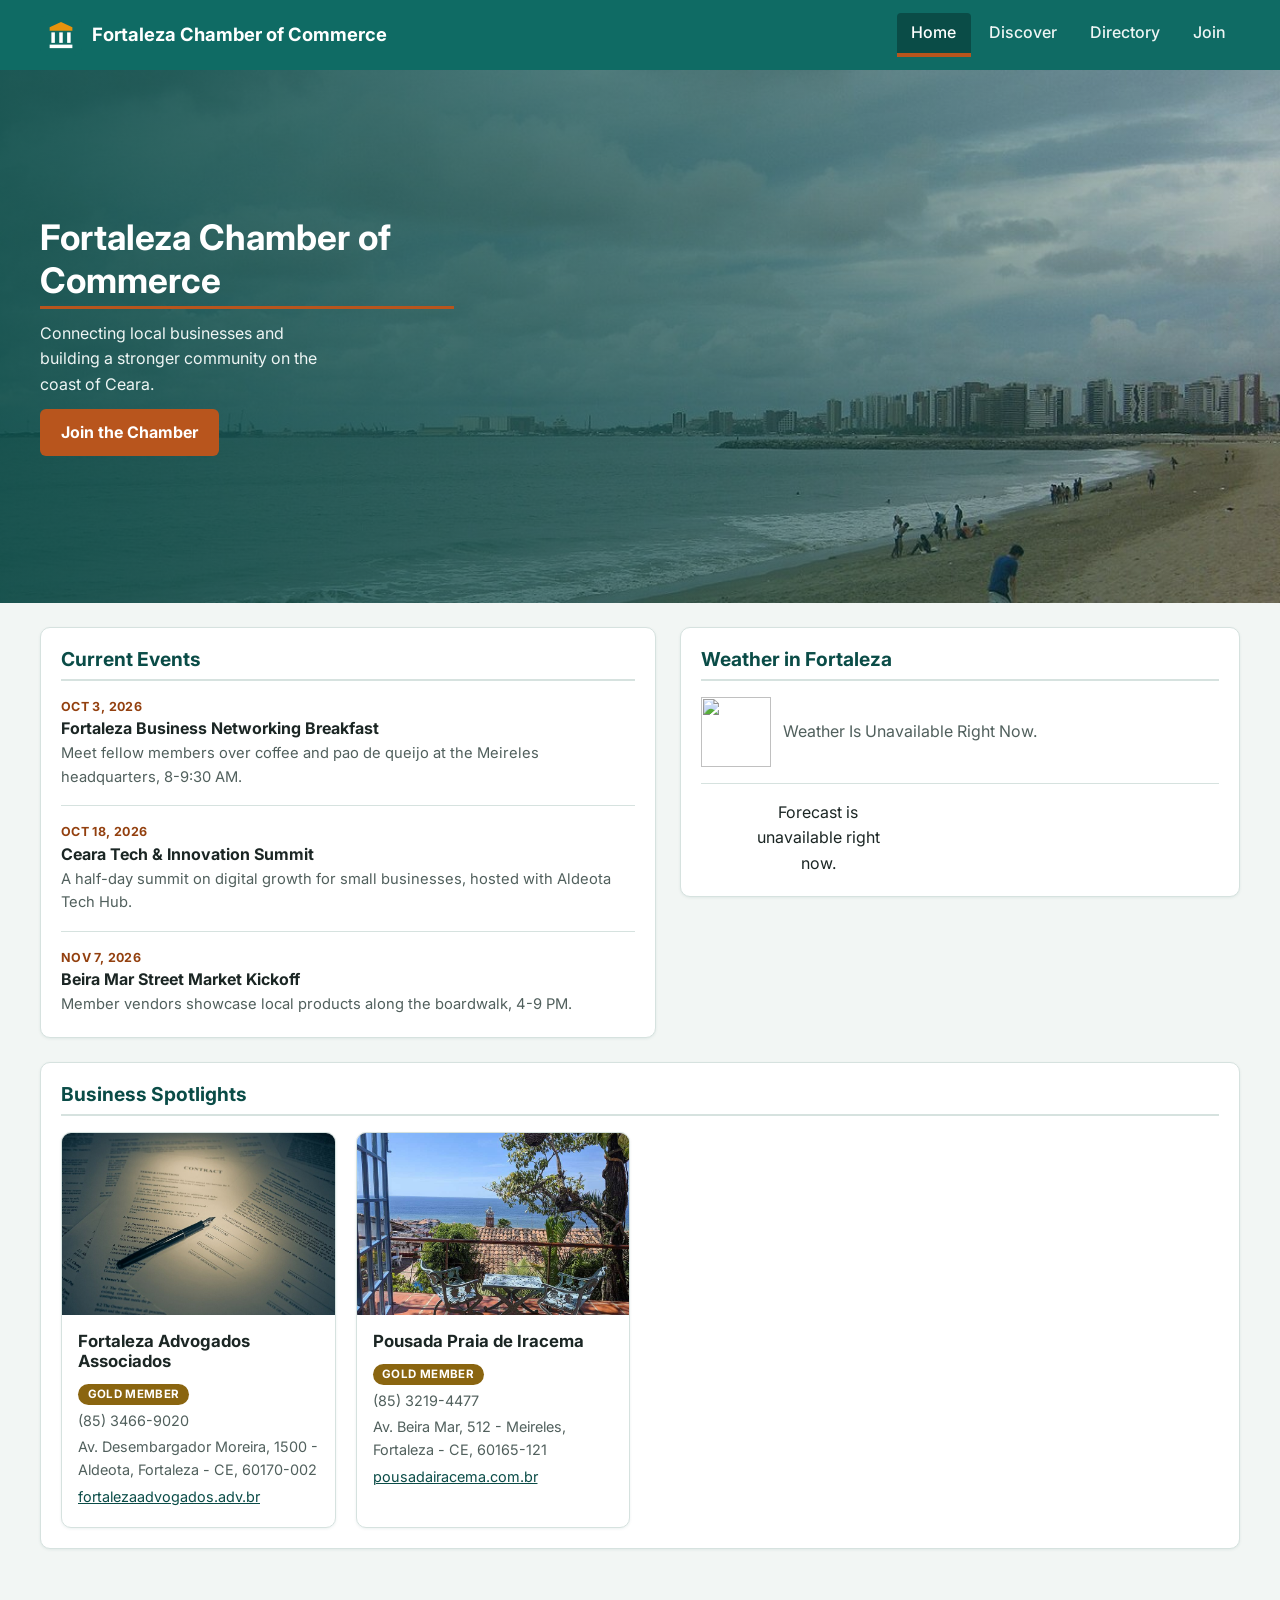
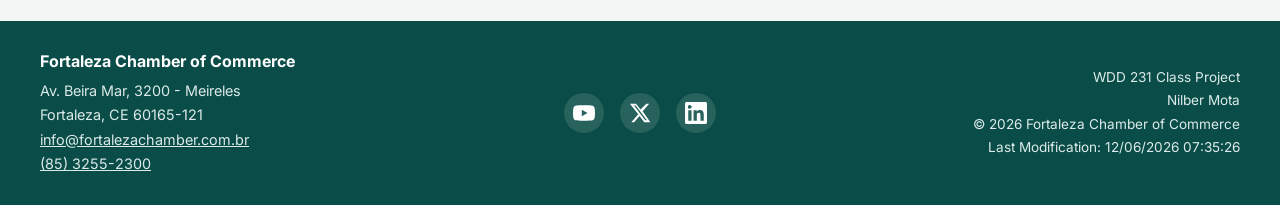
==== chamber/index.html @ 22506344 "feat: week 3 activity" ====
<!DOCTYPE html>
<html lang="en">
<head>
    <meta charset="UTF-8">
    <meta name="viewport" content="width=device-width, initial-scale=1.0">
    <title>Fortaleza Chamber of Commerce</title>
    <meta name="description" content="Home page of the Fortaleza Chamber of Commerce, with current events, local weather, and spotlights on member businesses.">
    <meta name="author" content="Nilber Mota">

    <meta property="og:type" content="website">
    <meta property="og:site_name" content="Fortaleza Chamber of Commerce">
    <meta property="og:title" content="Fortaleza Chamber of Commerce">
    <meta property="og:description" content="Home page of the Fortaleza Chamber of Commerce, with current events, local weather, and spotlights on member businesses.">
    <meta property="og:image" content="https://nilberm.github.io/wdd231/chamber/images/chamber-og.png">
    <meta property="og:url" content="https://nilberm.github.io/wdd231/chamber/index.html">
    <meta property="og:locale" content="en_US">

    <link rel="icon" href="images/favicon.ico">
    <link rel="preconnect" href="https://fonts.googleapis.com">
    <link rel="preconnect" href="https://fonts.gstatic.com" crossorigin>
    <link rel="preload" href="https://fonts.googleapis.com/css2?family=Inter:wght@400;500;600;700&display=swap" as="style">
    <link rel="stylesheet" href="https://fonts.googleapis.com/css2?family=Inter:wght@400;500;600;700&display=swap" media="print" id="google-font">
    <link rel="stylesheet" href="styles/normalize.css">
    <link rel="stylesheet" href="styles/small.css">
    <link rel="stylesheet" href="styles/larger.css">

    <script src="scripts/fonts.js" defer></script>
    <script src="scripts/navigation.js" defer></script>
    <script src="scripts/date.js" defer></script>
    <script src="scripts/weather.js" defer></script>
    <script src="scripts/spotlights.js" defer></script>
</head>
<body>
    <header class="site-header">
        <div class="wrap site-header__inner">
            <a class="brand" href="index.html">
                <img src="images/logo.svg" alt="" width="42" height="42">
                <span>Fortaleza Chamber of Commerce</span>
            </a>
            <button id="nav-toggle" class="nav-toggle" aria-label="Toggle navigation menu" aria-expanded="false" aria-controls="nav-list">
                <span></span>
                <span></span>
                <span></span>
            </button>
            <nav class="site-nav" aria-label="Primary">
                <ul id="nav-list">
                    <li><a href="index.html" aria-current="page">Home</a></li>
                    <li><a href="discover.html">Discover</a></li>
                    <li><a href="directory.html">Directory</a></li>
                    <li><a href="join.html">Join</a></li>
                </ul>
            </nav>
        </div>
    </header>

    <main>
        <section class="hero">
            <img
                src="images/hero-fortaleza-sm.jpg"
                srcset="images/hero-fortaleza-sm.jpg 700w, images/hero-fortaleza.jpg 1400w"
                sizes="100vw"
                alt="Skyline and beach of Fortaleza, Brazil"
                width="1400" height="583"
                fetchpriority="high">
            <div class="hero__overlay">
                <div class="wrap hero__content">
                    <h1>Fortaleza Chamber of Commerce</h1>
                    <p>Connecting local businesses and building a stronger community on the coast of Ceara.</p>
                    <a class="cta" href="join.html">Join the Chamber</a>
                </div>
            </div>
        </section>

        <div class="wrap">
            <div class="home-grid">
                <section class="card events">
                    <h2>Current Events</h2>
                    <ul class="events__list">
                        <li>
                            <p class="events__date">Oct 3, 2026</p>
                            <h3>Fortaleza Business Networking Breakfast</h3>
                            <p>Meet fellow members over coffee and pao de queijo at the Meireles headquarters, 8-9:30 AM.</p>
                        </li>
                        <li>
                            <p class="events__date">Oct 18, 2026</p>
                            <h3>Ceara Tech &amp; Innovation Summit</h3>
                            <p>A half-day summit on digital growth for small businesses, hosted with Aldeota Tech Hub.</p>
                        </li>
                        <li>
                            <p class="events__date">Nov 7, 2026</p>
                            <h3>Beira Mar Street Market Kickoff</h3>
                            <p>Member vendors showcase local products along the boardwalk, 4-9 PM.</p>
                        </li>
                    </ul>
                </section>

                <section class="card weather">
                    <h2>Weather in Fortaleza</h2>
                    <div class="weather__now">
                        <img id="weather-icon" src="" alt="" width="70" height="70">
                        <div>
                            <p id="current-temp" class="weather__temp"></p>
                            <p id="weather-desc" class="weather__desc"></p>
                        </div>
                    </div>
                    <ul id="forecast-list" class="forecast" aria-label="3 day forecast"></ul>
                </section>
            </div>

            <section class="card spotlights">
                <h2>Business Spotlights</h2>
                <div id="spotlights" class="spotlights__grid"></div>
            </section>
        </div>
    </main>

    <footer class="site-footer">
        <div class="wrap">
            <div class="footer-contact">
                <strong>Fortaleza Chamber of Commerce</strong>
                <p>Av. Beira Mar, 3200 - Meireles</p>
                <p>Fortaleza, CE 60165-121</p>
                <p><a href="mailto:info@fortalezachamber.com.br">info@fortalezachamber.com.br</a></p>
                <p><a href="tel:+558532552300">(85) 3255-2300</a></p>
            </div>

            <ul class="footer-social" aria-label="Social media">
                <li>
                    <a href="https://www.youtube.com" target="_blank" rel="noopener" aria-label="YouTube">
                        <svg viewBox="0 0 24 24" aria-hidden="true" focusable="false"><path d="M23.5 6.2a3 3 0 0 0-2.1-2.1C19.5 3.6 12 3.6 12 3.6s-7.5 0-9.4.5A3 3 0 0 0 .5 6.2 31 31 0 0 0 0 12a31 31 0 0 0 .5 5.8 3 3 0 0 0 2.1 2.1c1.9.5 9.4.5 9.4.5s7.5 0 9.4-.5a3 3 0 0 0 2.1-2.1A31 31 0 0 0 24 12a31 31 0 0 0-.5-5.8ZM9.6 15.6V8.4l6.2 3.6-6.2 3.6Z"/></svg>
                    </a>
                </li>
                <li>
                    <a href="https://www.x.com" target="_blank" rel="noopener" aria-label="X (Twitter)">
                        <svg viewBox="0 0 24 24" aria-hidden="true" focusable="false"><path d="M18.9 2H22l-7.1 8.1L23.3 22h-6.6l-5.2-6.8L5.6 22H2.5l7.6-8.7L1 2h6.8l4.7 6.2L18.9 2Zm-1.2 18h1.8L7.3 3.9H5.4L17.7 20Z"/></svg>
                    </a>
                </li>
                <li>
                    <a href="https://www.linkedin.com" target="_blank" rel="noopener" aria-label="LinkedIn">
                        <svg viewBox="0 0 24 24" aria-hidden="true" focusable="false"><path d="M20.45 20.45h-3.56v-5.57c0-1.33-.02-3.04-1.85-3.04-1.85 0-2.14 1.45-2.14 2.94v5.67H9.35V9h3.42v1.56h.05c.48-.9 1.64-1.85 3.37-1.85 3.6 0 4.27 2.37 4.27 5.46v6.28ZM5.34 7.43a2.07 2.07 0 1 1 0-4.13 2.07 2.07 0 0 1 0 4.13ZM7.12 20.45H3.55V9h3.57v11.45ZM22.22 0H1.77C.79 0 0 .77 0 1.72v20.55C0 23.23.79 24 1.77 24h20.45c.98 0 1.78-.77 1.78-1.73V1.72C24 .77 23.2 0 22.22 0Z"/></svg>
                    </a>
                </li>
            </ul>

            <div class="footer-dev">
                <p>WDD 231 Class Project</p>
                <p>Nilber Mota</p>
                <p>&copy; <span id="year"></span> Fortaleza Chamber of Commerce</p>
                <p id="last-modified">Last Modification: </p>
            </div>
        </div>
    </footer>
</body>
</html>
---- chamber/styles/small.css ----
:root {
    --bg: #f2f6f4;
    --surface: #ffffff;
    --ink: #1b2624;
    --muted: #51605d;
    --line: #d6e2df;
    --teal: #0f6b64;
    --teal-dark: #0a4c47;
    --teal-050: #e7f1ef;
    --orange: #b8551d;
    --orange-dark: #93400f;
    --focus: #d9701f;
    --gold: #8a6510;
    --silver: #566b67;
}

body {
    margin: 0;
    background-color: var(--bg);
    color: var(--ink);
    font-family: "Inter", "Segoe UI", Tahoma, Geneva, Verdana, sans-serif;
    line-height: 1.6;
}

img {
    max-width: 100%;
    display: block;
}

h1,
h2,
h3 {
    line-height: 1.2;
    margin: 0 0 0.5rem;
}

a {
    color: var(--teal-dark);
}

:focus-visible {
    outline: 3px solid var(--focus);
    outline-offset: 2px;
}

.wrap {
    width: min(100% - 2rem, 1200px);
    margin-inline: auto;
}

/* Header */
.site-header {
    background-color: var(--teal);
    color: #fff;
    padding-block: 0.7rem;
}

.site-header__inner {
    display: grid;
    grid-template-columns: 1fr auto;
    align-items: center;
    gap: 0.5rem;
}

.brand {
    display: flex;
    align-items: center;
    gap: 0.6rem;
    color: #fff;
    text-decoration: none;
    font-weight: 700;
}

.brand img {
    width: 42px;
    height: 42px;
}

.brand span {
    font-size: 1.05rem;
    line-height: 1.15;
}

.nav-toggle {
    justify-self: end;
    width: 44px;
    height: 44px;
    display: inline-flex;
    flex-direction: column;
    align-items: center;
    justify-content: center;
    gap: 5px;
    background-color: transparent;
    border: 1px solid rgba(255, 255, 255, 0.55);
    border-radius: 6px;
    cursor: pointer;
}

.nav-toggle span {
    width: 22px;
    height: 2px;
    background-color: #fff;
    transition: transform 0.2s ease, opacity 0.2s ease;
}

.nav-toggle.open span:nth-child(1) {
    transform: translateY(7px) rotate(45deg);
}

.nav-toggle.open span:nth-child(2) {
    opacity: 0;
}

.nav-toggle.open span:nth-child(3) {
    transform: translateY(-7px) rotate(-45deg);
}

/* Navigation */
.site-nav {
    grid-column: 1 / -1;
}

.site-nav ul {
    list-style: none;
    margin: 0;
    padding: 0;
    display: none;
    flex-direction: column;
}

.site-nav ul.open {
    display: flex;
}

.site-nav a {
    display: block;
    padding: 0.8rem 0.25rem;
    color: #eef5f4;
    text-decoration: none;
    font-weight: 500;
    border-top: 1px solid rgba(255, 255, 255, 0.14);
    border-left: 4px solid transparent;
}

.site-nav a:hover {
    background-color: var(--teal-dark);
    border-left-color: var(--orange);
}

.site-nav a[aria-current="page"] {
    background-color: var(--teal-dark);
    border-left-color: var(--orange);
    color: #fff;
}

/* Main */
main {
    padding-block: 1.5rem 3rem;
}

.wrap > h1 {
    font-size: 1.7rem;
    border-bottom: 3px solid var(--orange);
    padding-bottom: 0.3rem;
    margin-bottom: 1.2rem;
}

/* Hero */
.hero {
    position: relative;
    margin-top: -1.5rem;
    overflow: hidden;
}

.hero + .wrap {
    margin-top: 1.5rem;
}

.hero img {
    width: 100%;
    height: auto;
}

.hero__overlay {
    position: absolute;
    inset: 0;
    display: flex;
    align-items: center;
    background: linear-gradient(100deg, rgba(10, 76, 71, 0.88) 0%, rgba(10, 76, 71, 0.55) 55%, rgba(10, 76, 71, 0.1) 100%);
    color: #fff;
}

.hero__content {
    display: flex;
    flex-direction: column;
    gap: 0.75rem;
    padding-block: 1.5rem;
}

.hero__overlay h1 {
    margin: 0;
    font-size: 1.4rem;
    max-width: 18ch;
}

.hero__overlay p {
    margin: 0;
    max-width: 30ch;
    font-size: 0.9rem;
    color: #eef5f4;
}

.cta {
    display: inline-block;
    align-self: flex-start;
    padding: 0.65rem 1.3rem;
    background-color: var(--orange);
    color: #fff;
    font-weight: 700;
    text-decoration: none;
    border-radius: 6px;
}

.cta:hover {
    background-color: var(--orange-dark);
}

/* Shared card surface */
.card {
    background-color: var(--surface);
    border: 1px solid var(--line);
    border-radius: 10px;
    padding: 1.25rem;
    box-shadow: 0 1px 3px rgba(10, 76, 71, 0.08);
}

.card > h2 {
    margin: 0 0 1rem;
    padding-bottom: 0.5rem;
    border-bottom: 2px solid var(--line);
    font-size: 1.2rem;
    color: var(--teal-dark);
}

/* Home page layout */
.home-grid {
    display: grid;
    gap: 1.5rem;
    margin-bottom: 1.5rem;
}

.events__list {
    list-style: none;
    margin: 0;
    padding: 0;
    display: grid;
    gap: 1rem;
}

.events__list li {
    padding-bottom: 1rem;
    border-bottom: 1px solid var(--line);
}

.events__list li:last-child {
    padding-bottom: 0;
    border-bottom: 0;
}

.events__date {
    margin: 0 0 0.15rem;
    font-size: 0.78rem;
    font-weight: 700;
    text-transform: uppercase;
    letter-spacing: 0.03em;
    color: var(--orange-dark);
}

.events__list h3 {
    margin: 0 0 0.25rem;
    font-size: 1rem;
}

.events__list p:not(.events__date) {
    margin: 0;
    color: var(--muted);
    font-size: 0.92rem;
}

.weather__now {
    display: flex;
    align-items: center;
    gap: 0.75rem;
    margin-bottom: 1rem;
}

.weather__temp {
    margin: 0;
    font-size: 2rem;
    font-weight: 700;
    color: var(--teal-dark);
}

.weather__desc {
    margin: 0;
    color: var(--muted);
    text-transform: capitalize;
}

.forecast {
    list-style: none;
    margin: 0;
    padding-top: 1rem;
    border-top: 1px solid var(--line);
    display: grid;
    grid-template-columns: repeat(3, 1fr);
    gap: 0.5rem;
    text-align: center;
}

.forecast__day {
    margin: 0;
    font-weight: 700;
    font-size: 0.85rem;
}

.forecast img {
    margin-inline: auto;
}

.forecast__temp {
    margin: 0;
    color: var(--muted);
    font-size: 0.9rem;
}

.spotlights {
    margin-bottom: 1.5rem;
}

.spotlights__grid {
    display: grid;
    gap: 1.25rem;
}

.spotlight {
    background-color: var(--surface);
    border: 1px solid var(--line);
    border-radius: 10px;
    overflow: hidden;
    box-shadow: 0 1px 3px rgba(10, 76, 71, 0.08);
}

.spotlight img {
    width: 100%;
    height: auto;
    aspect-ratio: 3 / 2;
    object-fit: cover;
}

.spotlight__body {
    padding: 1rem;
}

.spotlight__body h3 {
    margin: 0 0 0.4rem;
    font-size: 1.05rem;
}

.spotlight__body p {
    margin: 0.2rem 0;
    font-size: 0.9rem;
    color: var(--muted);
}

/* View toggle */
.view-toggle {
    display: flex;
    justify-content: center;
    gap: 0.5rem;
    margin-bottom: 1.5rem;
}

.view-toggle button {
    min-width: 96px;
    padding: 0.55rem 1rem;
    font: inherit;
    font-weight: 600;
    color: #fff;
    background-color: var(--teal);
    border: 2px solid var(--teal);
    border-radius: 6px;
    cursor: pointer;
}

.view-toggle button:hover {
    background-color: var(--teal-dark);
    border-color: var(--teal-dark);
}

.view-toggle button.active {
    background-color: var(--orange-dark);
    border-color: var(--orange-dark);
}

/* Members - shared */
#members {
    display: grid;
    gap: 1.25rem;
    min-height: 420px;
}

.member {
    background-color: var(--surface);
    border: 1px solid var(--line);
    border-radius: 10px;
    box-shadow: 0 1px 3px rgba(10, 76, 71, 0.08);
    overflow: hidden;
}

.member h2 {
    margin: 0;
    font-size: 1.15rem;
}

.member__head {
    text-align: center;
    padding: 0.9rem 1rem 0.6rem;
    background-color: var(--teal-050);
    border-bottom: 3px solid var(--orange);
}

.member__tag {
    margin: 0;
    font-size: 0.85rem;
    color: var(--muted);
}

.member__badge {
    display: inline-block;
    margin-top: 0.4rem;
    padding: 0.1rem 0.6rem;
    border-radius: 999px;
    font-size: 0.72rem;
    font-weight: 700;
    letter-spacing: 0.03em;
    text-transform: uppercase;
    color: #fff;
    background-color: var(--teal);
}

.member__badge.silver {
    background-color: var(--silver);
}

.member__badge.gold {
    background-color: var(--gold);
}

.member__body {
    display: flex;
    flex-wrap: wrap;
    gap: 1rem;
    padding: 1rem;
    align-items: start;
}

.member__body img {
    width: 100%;
    max-width: 220px;
    height: auto;
    margin-inline: auto;
    border-radius: 8px;
    border: 1px solid var(--line);
}

.member dl {
    margin: 0;
    display: grid;
    grid-template-columns: auto 1fr;
    gap: 0.15rem 0.5rem;
    font-size: 0.92rem;
    min-width: 60%;
}

.member dt {
    font-weight: 700;
    color: var(--teal-dark);
}

.member dd {
    margin: 0;
    word-break: break-word;
}

/* List view overrides */
#members.list-view {
    grid-template-columns: 1fr;
    gap: 0;
    border: 1px solid var(--line);
    border-radius: 10px;
    overflow: hidden;
    background-color: var(--surface);
}

#members.list-view .member {
    border: 0;
    border-bottom: 1px solid var(--line);
    border-radius: 0;
    box-shadow: none;
}

#members.list-view .member:last-child {
    border-bottom: 0;
}

#members.list-view .member__head {
    text-align: left;
    background-color: transparent;
    border-bottom: 0;
    padding: 0.8rem 1rem 0;
}

#members.list-view .member__body {
    padding: 0.4rem 1rem 0.9rem;
}

#members.list-view .member__body img {
    display: none;
}

#members.list-view .member dl {
    grid-template-columns: auto 1fr;
    font-size: 0.88rem;
}

/* Footer */
.site-footer {
    background-color: var(--teal-dark);
    color: #dcebe9;
}

.site-footer .wrap {
    display: grid;
    gap: 1.5rem;
    padding-block: 1.75rem;
}

.site-footer a {
    color: #dcebe9;
}

.footer-contact strong {
    display: block;
    color: #fff;
    margin-bottom: 0.25rem;
}

.footer-contact p {
    margin: 0.1rem 0;
    font-size: 0.9rem;
}

.footer-social {
    list-style: none;
    margin: 0;
    padding: 0;
    display: flex;
    gap: 1rem;
    align-items: center;
}

.footer-social li {
    display: flex;
}

.footer-social a {
    display: inline-flex;
    width: 40px;
    height: 40px;
    align-items: center;
    justify-content: center;
    border-radius: 50%;
    background-color: rgba(255, 255, 255, 0.12);
}

.footer-social a:hover {
    background-color: var(--orange);
}

.footer-social svg {
    width: 22px;
    height: 22px;
    fill: #fff;
}

.footer-dev p {
    margin: 0.1rem 0;
    font-size: 0.85rem;
}
---- chamber/styles/larger.css ----
@media (min-width: 640px) {
    .site-header {
        padding-block: 0.8rem;
    }

    .site-header__inner {
        grid-template-columns: auto 1fr;
        column-gap: 1.5rem;
    }

    .brand span {
        font-size: 1.15rem;
    }

    .nav-toggle {
        display: none;
    }

    .site-nav {
        grid-column: auto;
        justify-self: end;
    }

    .site-nav ul,
    .site-nav ul.open {
        display: flex;
        flex-direction: row;
        gap: 0.25rem;
    }

    .site-nav a {
        border-top: 0;
        border-left: 0;
        border-bottom: 4px solid transparent;
        padding: 0.45rem 0.9rem;
        border-radius: 4px 4px 0 0;
    }

    .site-nav a:hover {
        border-left-color: transparent;
        border-bottom-color: var(--orange);
    }

    .site-nav a[aria-current="page"] {
        border-left-color: transparent;
        border-bottom-color: var(--orange);
    }
}

@media (min-width: 700px) {
    #members.grid-view {
        grid-template-columns: repeat(auto-fill, minmax(300px, 1fr));
    }

    #members.grid-view .member__body {
        flex-direction: column;
        align-items: stretch;
    }

    #members.grid-view .member__body img {
        max-width: 100%;
    }

    #members.grid-view .member dl {
        min-width: 0;
    }

    #members.list-view .member {
        display: grid;
        grid-template-columns: 1fr 1.4fr;
        align-items: center;
    }

    #members.list-view .member__head {
        padding: 0.9rem 1rem;
    }

    .hero__content {
        padding-block: 2rem;
    }

    .hero__overlay h1 {
        font-size: 1.9rem;
    }

    .hero__overlay p {
        font-size: 1rem;
    }

    .home-grid {
        grid-template-columns: 1fr 1fr;
        align-items: start;
    }

    .spotlights__grid {
        grid-template-columns: repeat(auto-fill, minmax(260px, 1fr));
    }
}

@media (min-width: 900px) {
    .wrap > h1 {
        font-size: 2rem;
    }

    #members.grid-view {
        grid-template-columns: repeat(auto-fill, minmax(330px, 1fr));
    }

    .hero__overlay h1 {
        font-size: 2.2rem;
    }

    .home-grid {
        grid-template-columns: 1.1fr 1fr;
    }

    .site-footer .wrap {
        grid-template-columns: 1.3fr 1fr 1.3fr;
        align-items: center;
    }

    .footer-social {
        justify-content: center;
    }

    .footer-dev {
        text-align: right;
    }
}
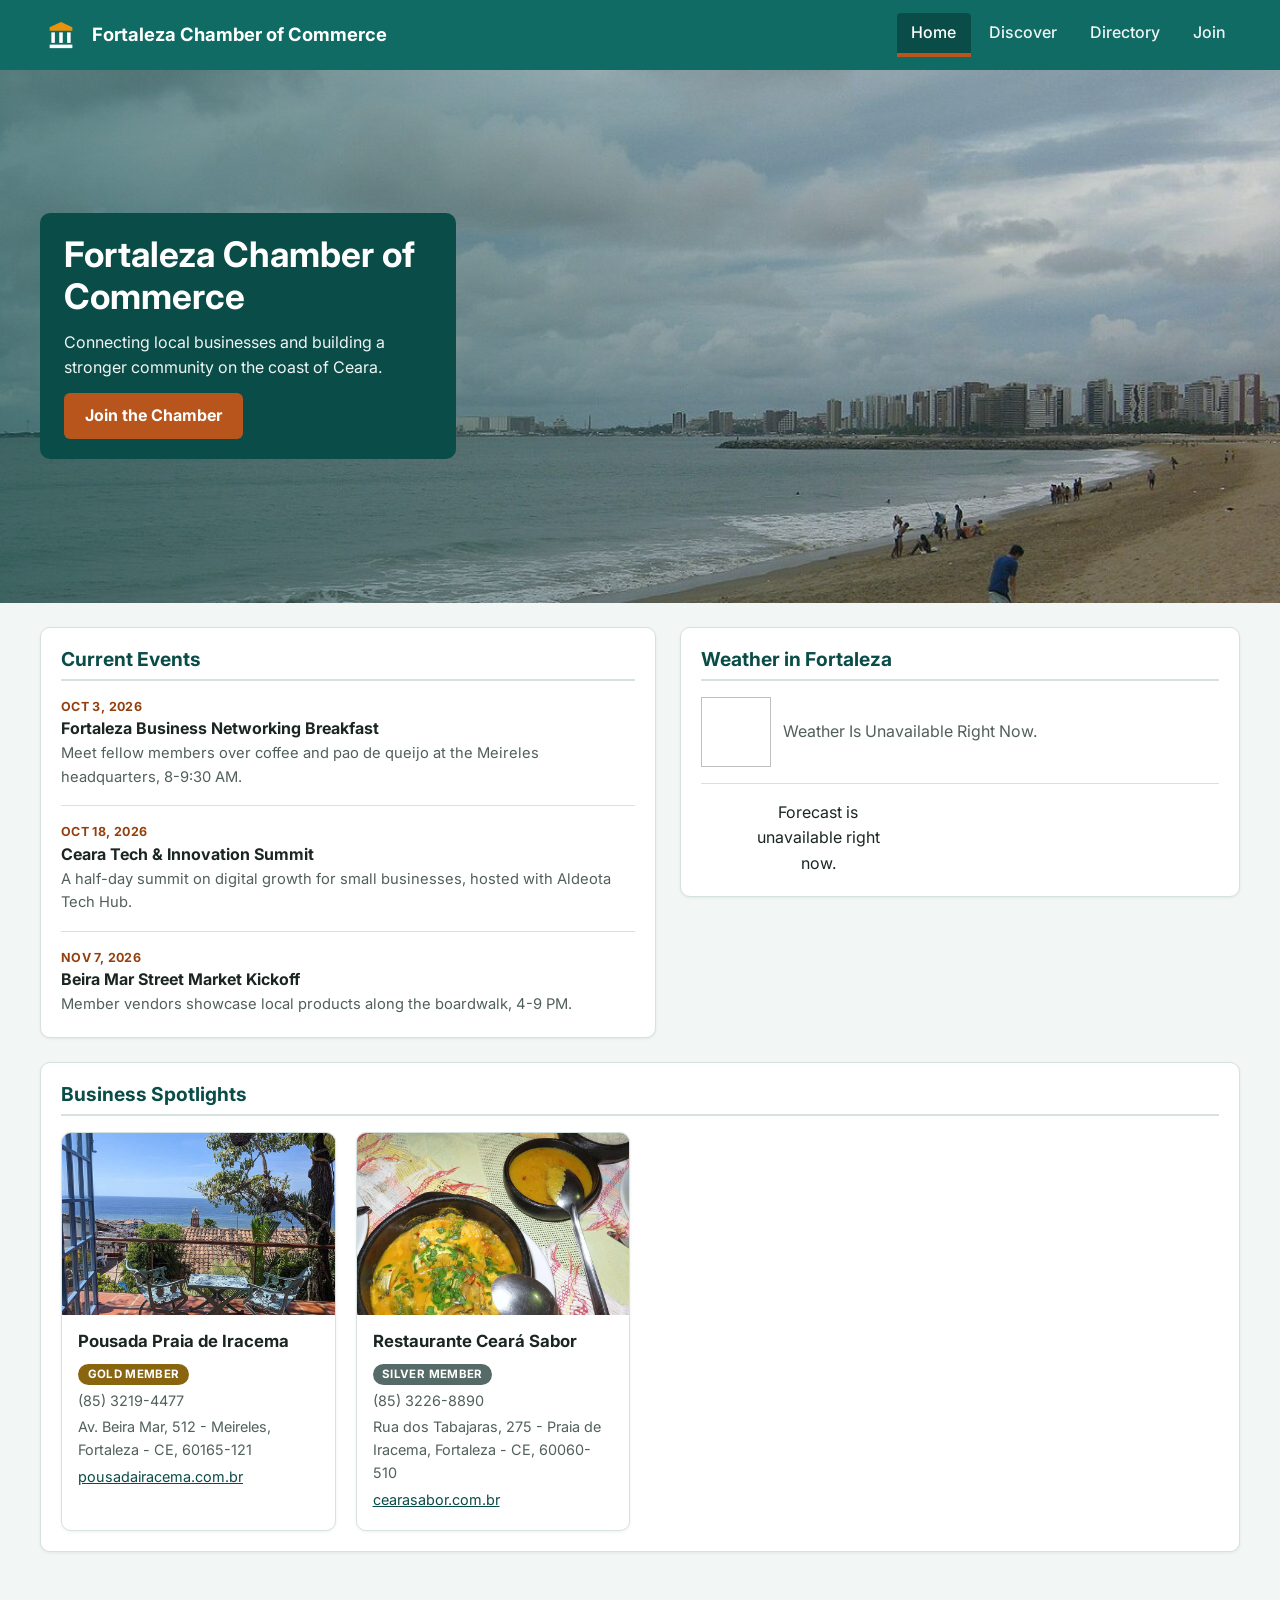
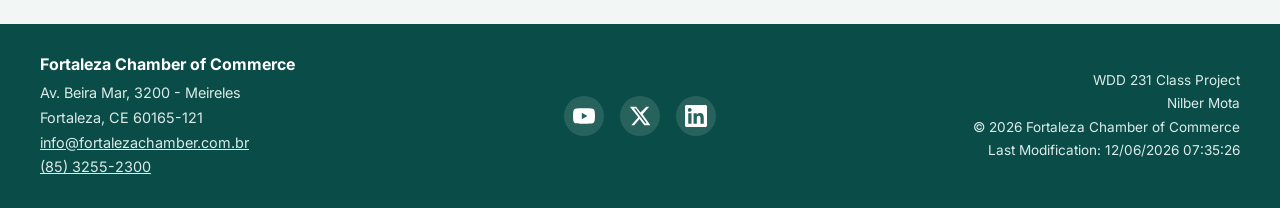
==== commit 82452a0e: "fix: audit" ====
--- a/chamber/index.html
+++ b/chamber/index.html
@@ -64,9 +64,11 @@
                 fetchpriority="high">
             <div class="hero__overlay">
                 <div class="wrap hero__content">
-                    <h1>Fortaleza Chamber of Commerce</h1>
-                    <p>Connecting local businesses and building a stronger community on the coast of Ceara.</p>
-                    <a class="cta" href="join.html">Join the Chamber</a>
+                    <div class="hero__text">
+                        <h1>Fortaleza Chamber of Commerce</h1>
+                        <p>Connecting local businesses and building a stronger community on the coast of Ceara.</p>
+                        <a class="cta" href="join.html">Join the Chamber</a>
+                    </div>
                 </div>
             </div>
         </section>
@@ -97,7 +99,7 @@
                 <section class="card weather">
                     <h2>Weather in Fortaleza</h2>
                     <div class="weather__now">
-                        <img id="weather-icon" src="" alt="" width="70" height="70">
+                        <img id="weather-icon" alt="" width="70" height="70">
                         <div>
                             <p id="current-temp" class="weather__temp"></p>
                             <p id="weather-desc" class="weather__desc"></p>
--- a/chamber/styles/small.css
+++ b/chamber/styles/small.css
@@ -186,26 +186,32 @@
     inset: 0;
     display: flex;
     align-items: center;
-    background: linear-gradient(100deg, rgba(10, 76, 71, 0.88) 0%, rgba(10, 76, 71, 0.55) 55%, rgba(10, 76, 71, 0.1) 100%);
-    color: #fff;
+    background-image: linear-gradient(100deg, rgba(10, 76, 71, 0.5) 0%, rgba(10, 76, 71, 0.15) 60%, rgba(10, 76, 71, 0) 100%);
 }
 
 .hero__content {
+    display: flex;
+    padding-block: 1.5rem;
+}
+
+.hero__text {
     display: flex;
     flex-direction: column;
     gap: 0.75rem;
-    padding-block: 1.5rem;
-}
-
-.hero__overlay h1 {
+    padding: 1.25rem 1.5rem;
+    max-width: 26rem;
+    background-color: var(--teal-dark);
+    border-radius: 10px;
+    color: #fff;
+}
+
+.hero__text h1 {
     margin: 0;
     font-size: 1.4rem;
-    max-width: 18ch;
-}
-
-.hero__overlay p {
-    margin: 0;
-    max-width: 30ch;
+}
+
+.hero__text p {
+    margin: 0;
     font-size: 0.9rem;
     color: #eef5f4;
 }
--- a/chamber/styles/larger.css
+++ b/chamber/styles/larger.css
@@ -79,11 +79,11 @@
         padding-block: 2rem;
     }
 
-    .hero__overlay h1 {
+    .hero__text h1 {
         font-size: 1.9rem;
     }
 
-    .hero__overlay p {
+    .hero__text p {
         font-size: 1rem;
     }
 
@@ -106,7 +106,7 @@
         grid-template-columns: repeat(auto-fill, minmax(330px, 1fr));
     }
 
-    .hero__overlay h1 {
+    .hero__text h1 {
         font-size: 2.2rem;
     }
 
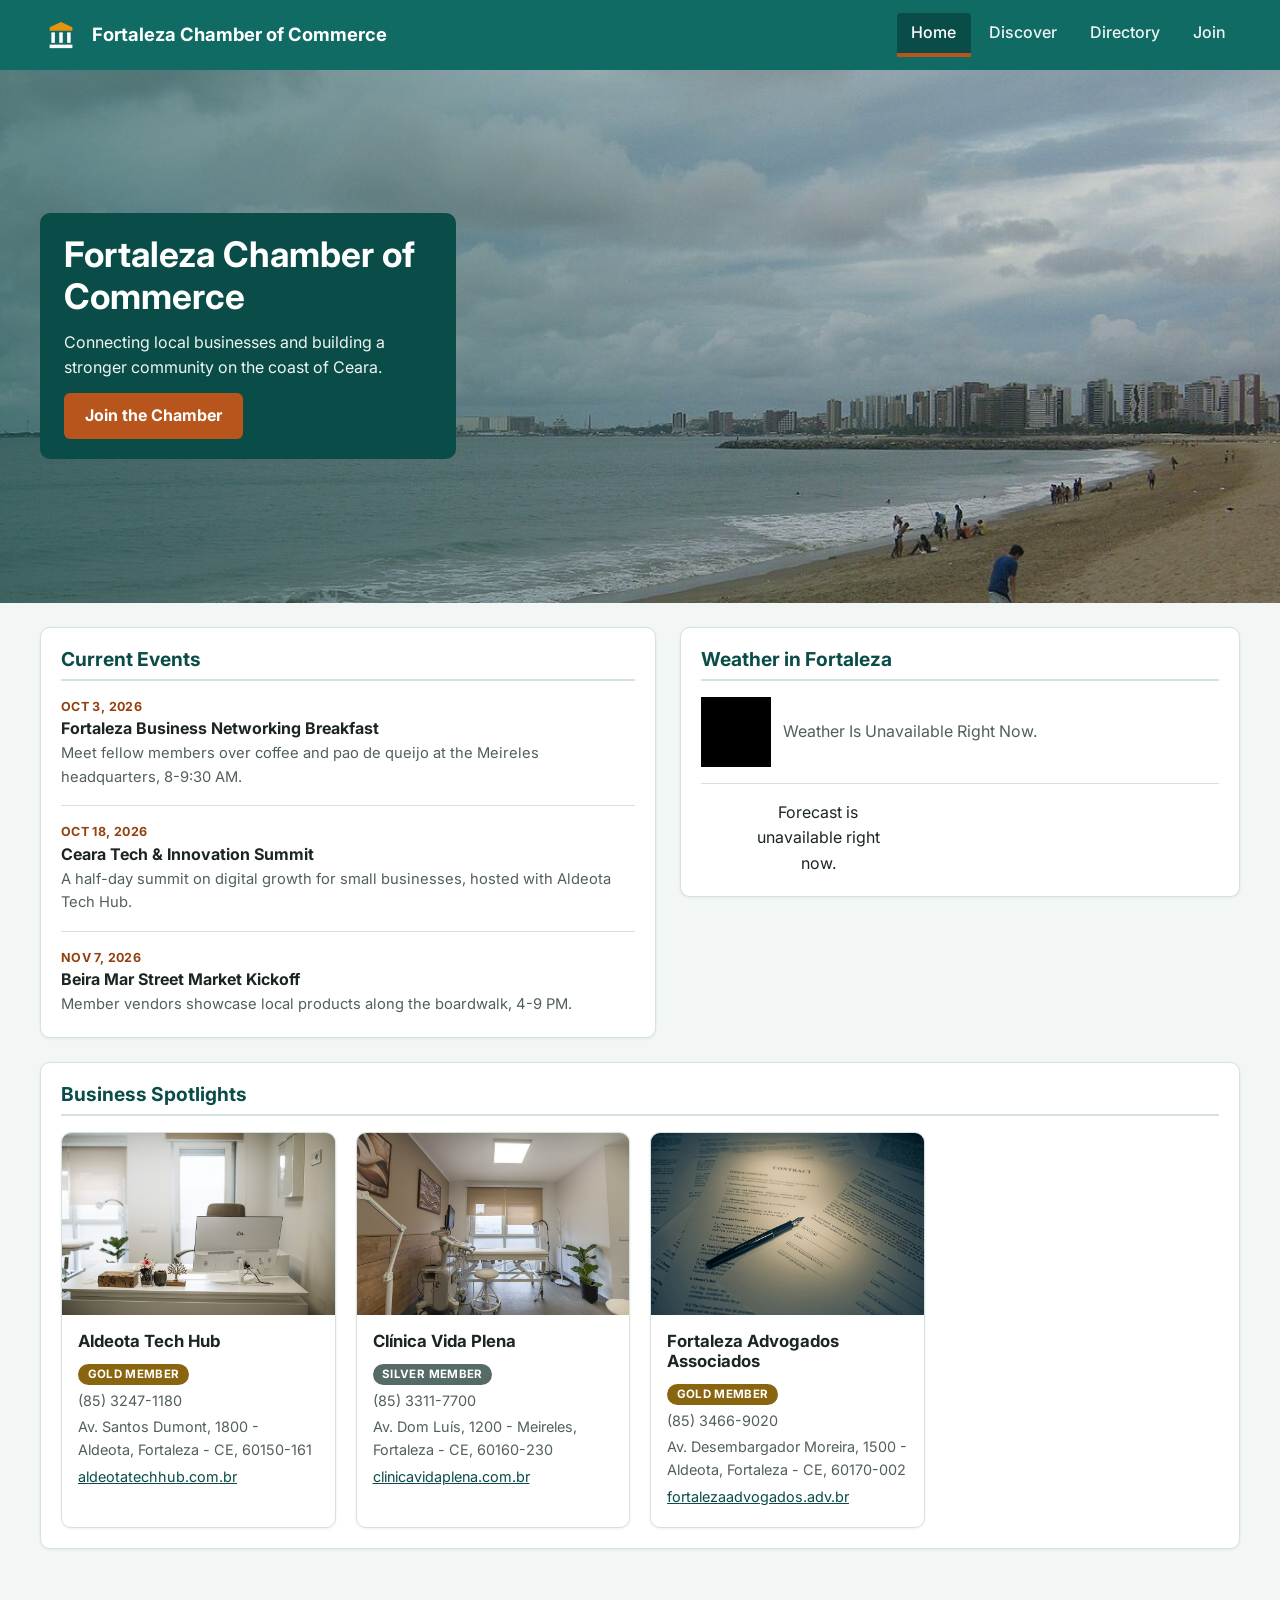
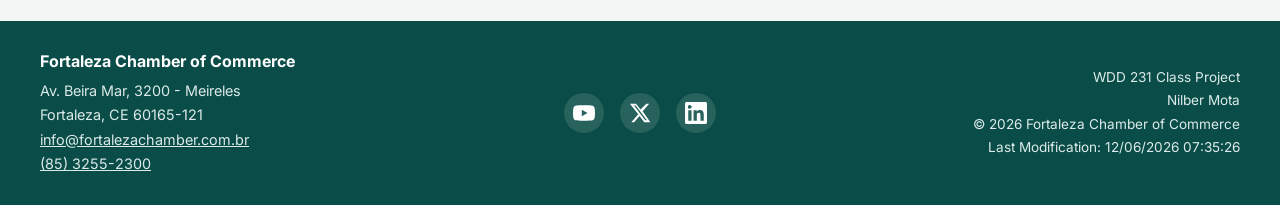
==== commit df7447aa: "fix: audit" ====
--- a/chamber/index.html
+++ b/chamber/index.html
@@ -99,7 +99,7 @@
                 <section class="card weather">
                     <h2>Weather in Fortaleza</h2>
                     <div class="weather__now">
-                        <img id="weather-icon" alt="" width="70" height="70">
+                        <img id="weather-icon" src="[data-uri]" alt="" width="70" height="70">
                         <div>
                             <p id="current-temp" class="weather__temp"></p>
                             <p id="weather-desc" class="weather__desc"></p>
